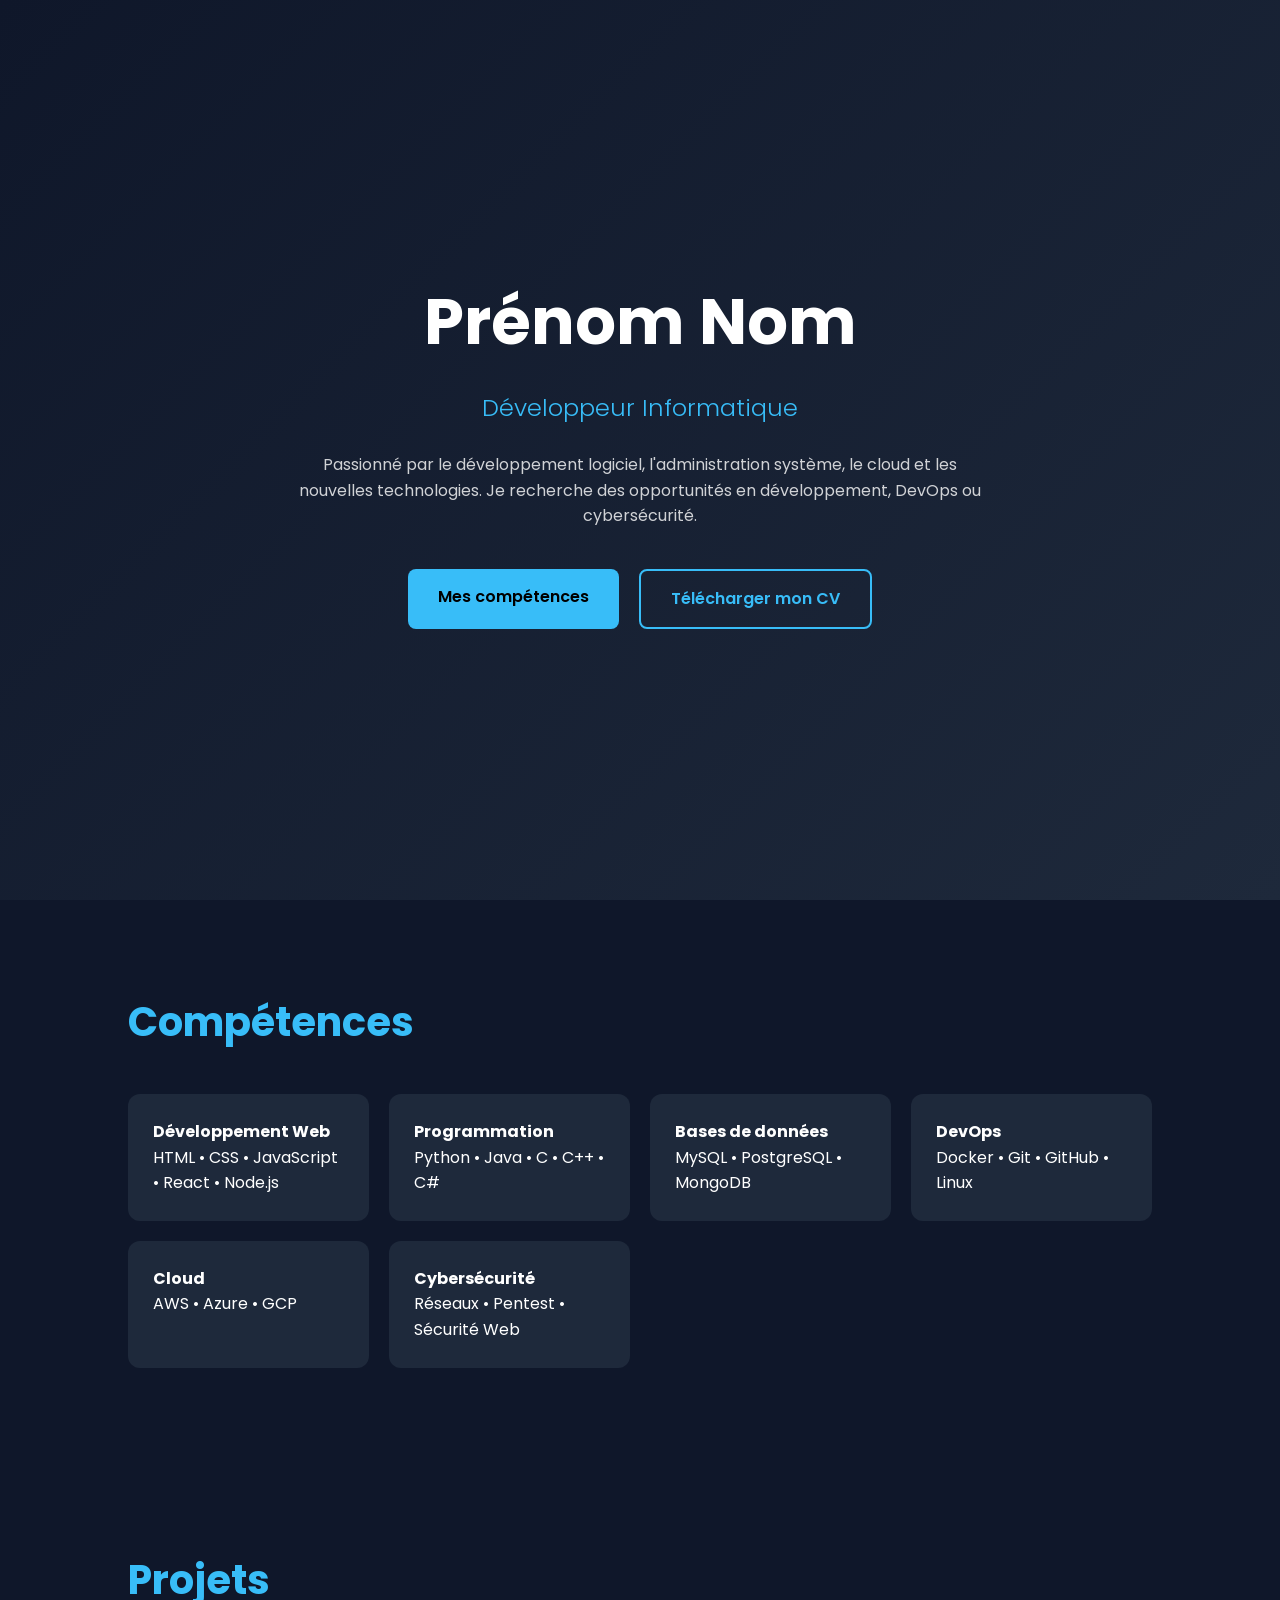
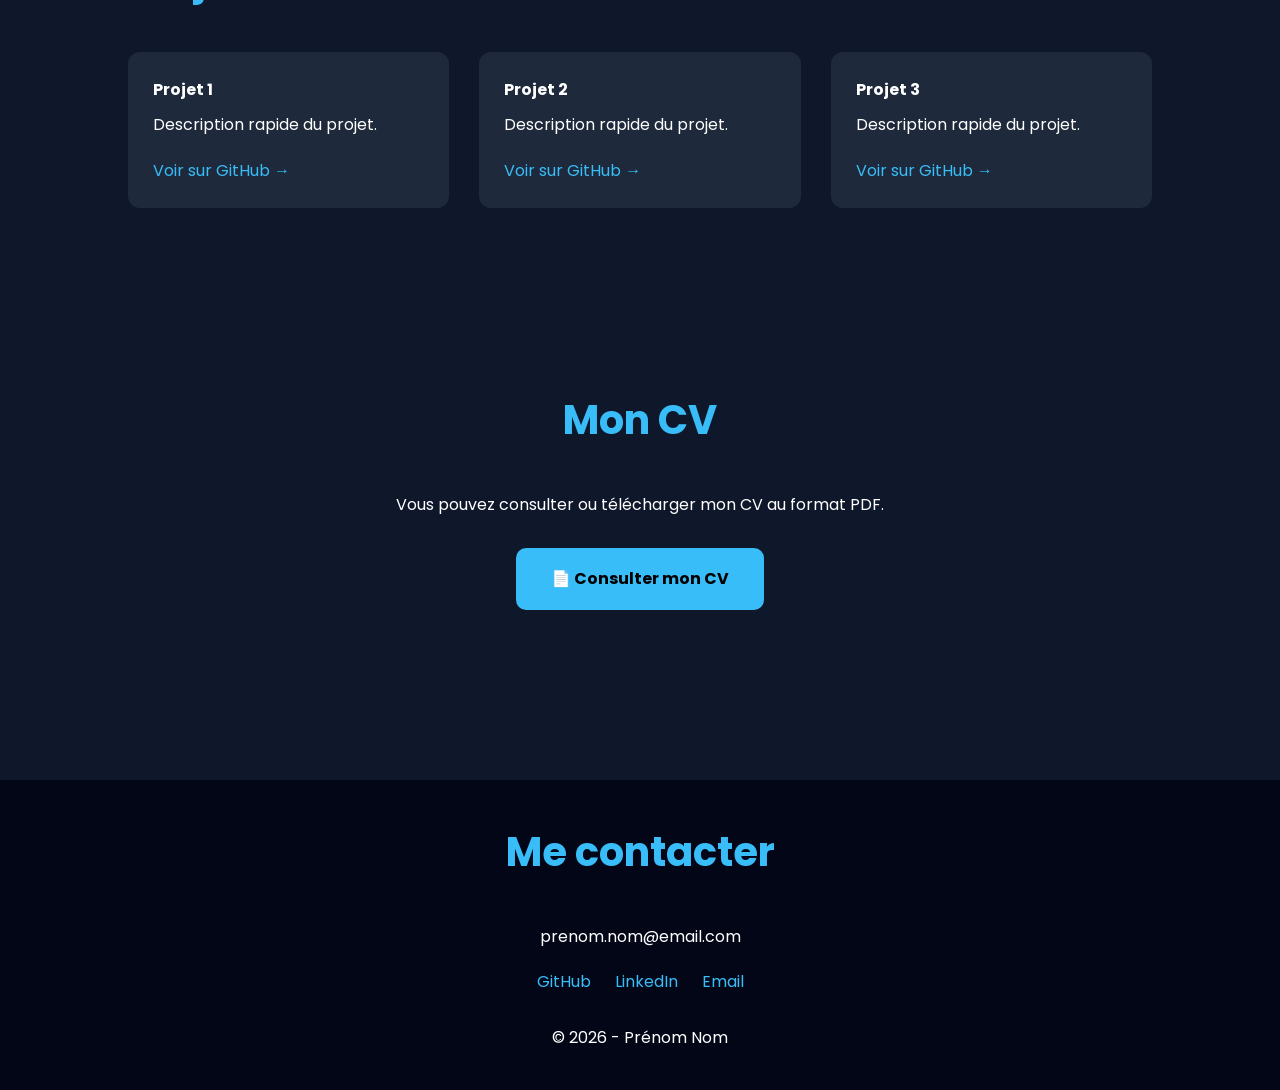
==== index.html @ ed904124 "Create index.html" ====
<!DOCTYPE html>
<html lang="fr">
<head>
<meta charset="UTF-8">
<meta name="viewport" content="width=device-width, initial-scale=1.0">

<title>Prénom Nom | Développeur</title>

<link href="https://fonts.googleapis.com/css2?family=Poppins:wght@300;400;600;700&display=swap" rel="stylesheet">

<style>

*{
margin:0;
padding:0;
box-sizing:border-box;
font-family:Poppins,sans-serif;
scroll-behavior:smooth;
}

body{
background:#0f172a;
color:white;
line-height:1.6;
}

header{
height:100vh;
display:flex;
justify-content:center;
align-items:center;
flex-direction:column;
text-align:center;
padding:20px;
background:linear-gradient(135deg,#0f172a,#1e293b);
}

header h1{
font-size:4rem;
margin-bottom:15px;
}

header h2{
font-weight:300;
color:#38bdf8;
margin-bottom:25px;
}

header p{
max-width:700px;
opacity:.8;
}

.buttons{
margin-top:40px;
display:flex;
gap:20px;
flex-wrap:wrap;
justify-content:center;
}

.btn{
padding:15px 30px;
border-radius:8px;
text-decoration:none;
font-weight:600;
transition:.3s;
}

.primary{
background:#38bdf8;
color:black;
}

.secondary{
border:2px solid #38bdf8;
color:#38bdf8;
}

.btn:hover{
transform:translateY(-5px);
}

section{
padding:90px 10%;
}

h3{
font-size:2.5rem;
margin-bottom:40px;
color:#38bdf8;
}

.skills{
display:grid;
grid-template-columns:repeat(auto-fit,minmax(220px,1fr));
gap:20px;
}

.skill{
background:#1e293b;
padding:25px;
border-radius:12px;
transition:.3s;
}

.skill:hover{
transform:translateY(-8px);
background:#334155;
}

.projects{
display:grid;
grid-template-columns:repeat(auto-fit,minmax(300px,1fr));
gap:30px;
}

.project{
background:#1e293b;
padding:25px;
border-radius:12px;
}

.project h4{
margin-bottom:10px;
}

.project a{
display:inline-block;
margin-top:20px;
color:#38bdf8;
text-decoration:none;
}

.cv{
text-align:center;
}

.cv a{
display:inline-block;
margin-top:30px;
padding:18px 35px;
background:#38bdf8;
color:black;
text-decoration:none;
font-weight:bold;
border-radius:10px;
}

footer{
padding:40px;
text-align:center;
background:#020617;
margin-top:80px;
}

.socials{
margin-top:20px;
}

.socials a{
margin:10px;
color:#38bdf8;
text-decoration:none;
}

@media(max-width:700px){

header h1{
font-size:2.8rem;
}

}

</style>

</head>

<body>

<header>

<h1>Prénom Nom</h1>

<h2>Développeur Informatique</h2>

<p>

Passionné par le développement logiciel, l'administration système, le cloud et les nouvelles technologies.
Je recherche des opportunités en développement, DevOps ou cybersécurité.

</p>

<div class="buttons">

<a class="btn primary" href="#competences">Mes compétences</a>

<a class="btn secondary" href="CV.pdf" target="_blank">Télécharger mon CV</a>

</div>

</header>

<section id="competences">

<h3>Compétences</h3>

<div class="skills">

<div class="skill">
<h4>Développement Web</h4>
<p>HTML • CSS • JavaScript • React • Node.js</p>
</div>

<div class="skill">
<h4>Programmation</h4>
<p>Python • Java • C • C++ • C#</p>
</div>

<div class="skill">
<h4>Bases de données</h4>
<p>MySQL • PostgreSQL • MongoDB</p>
</div>

<div class="skill">
<h4>DevOps</h4>
<p>Docker • Git • GitHub • Linux</p>
</div>

<div class="skill">
<h4>Cloud</h4>
<p>AWS • Azure • GCP</p>
</div>

<div class="skill">
<h4>Cybersécurité</h4>
<p>Réseaux • Pentest • Sécurité Web</p>
</div>

</div>

</section>

<section>

<h3>Projets</h3>

<div class="projects">

<div class="project">

<h4>Projet 1</h4>

<p>Description rapide du projet.</p>

<a href="#">Voir sur GitHub →</a>

</div>

<div class="project">

<h4>Projet 2</h4>

<p>Description rapide du projet.</p>

<a href="#">Voir sur GitHub →</a>

</div>

<div class="project">

<h4>Projet 3</h4>

<p>Description rapide du projet.</p>

<a href="#">Voir sur GitHub →</a>

</div>

</div>

</section>

<section class="cv">

<h3>Mon CV</h3>

<p>

Vous pouvez consulter ou télécharger mon CV au format PDF.

</p>

<a href="CV.pdf" target="_blank">
📄 Consulter mon CV
</a>

</section>

<footer>

<h3>Me contacter</h3>

<p>prenom.nom@email.com</p>

<div class="socials">

<a href="https://github.com/tonpseudo">GitHub</a>

<a href="https://linkedin.com/in/tonprofil">LinkedIn</a>

<a href="mailto:prenom.nom@email.com">Email</a>

</div>

<p style="margin-top:30px;">
© 2026 - Prénom Nom
</p>

</footer>

</body>
</html>
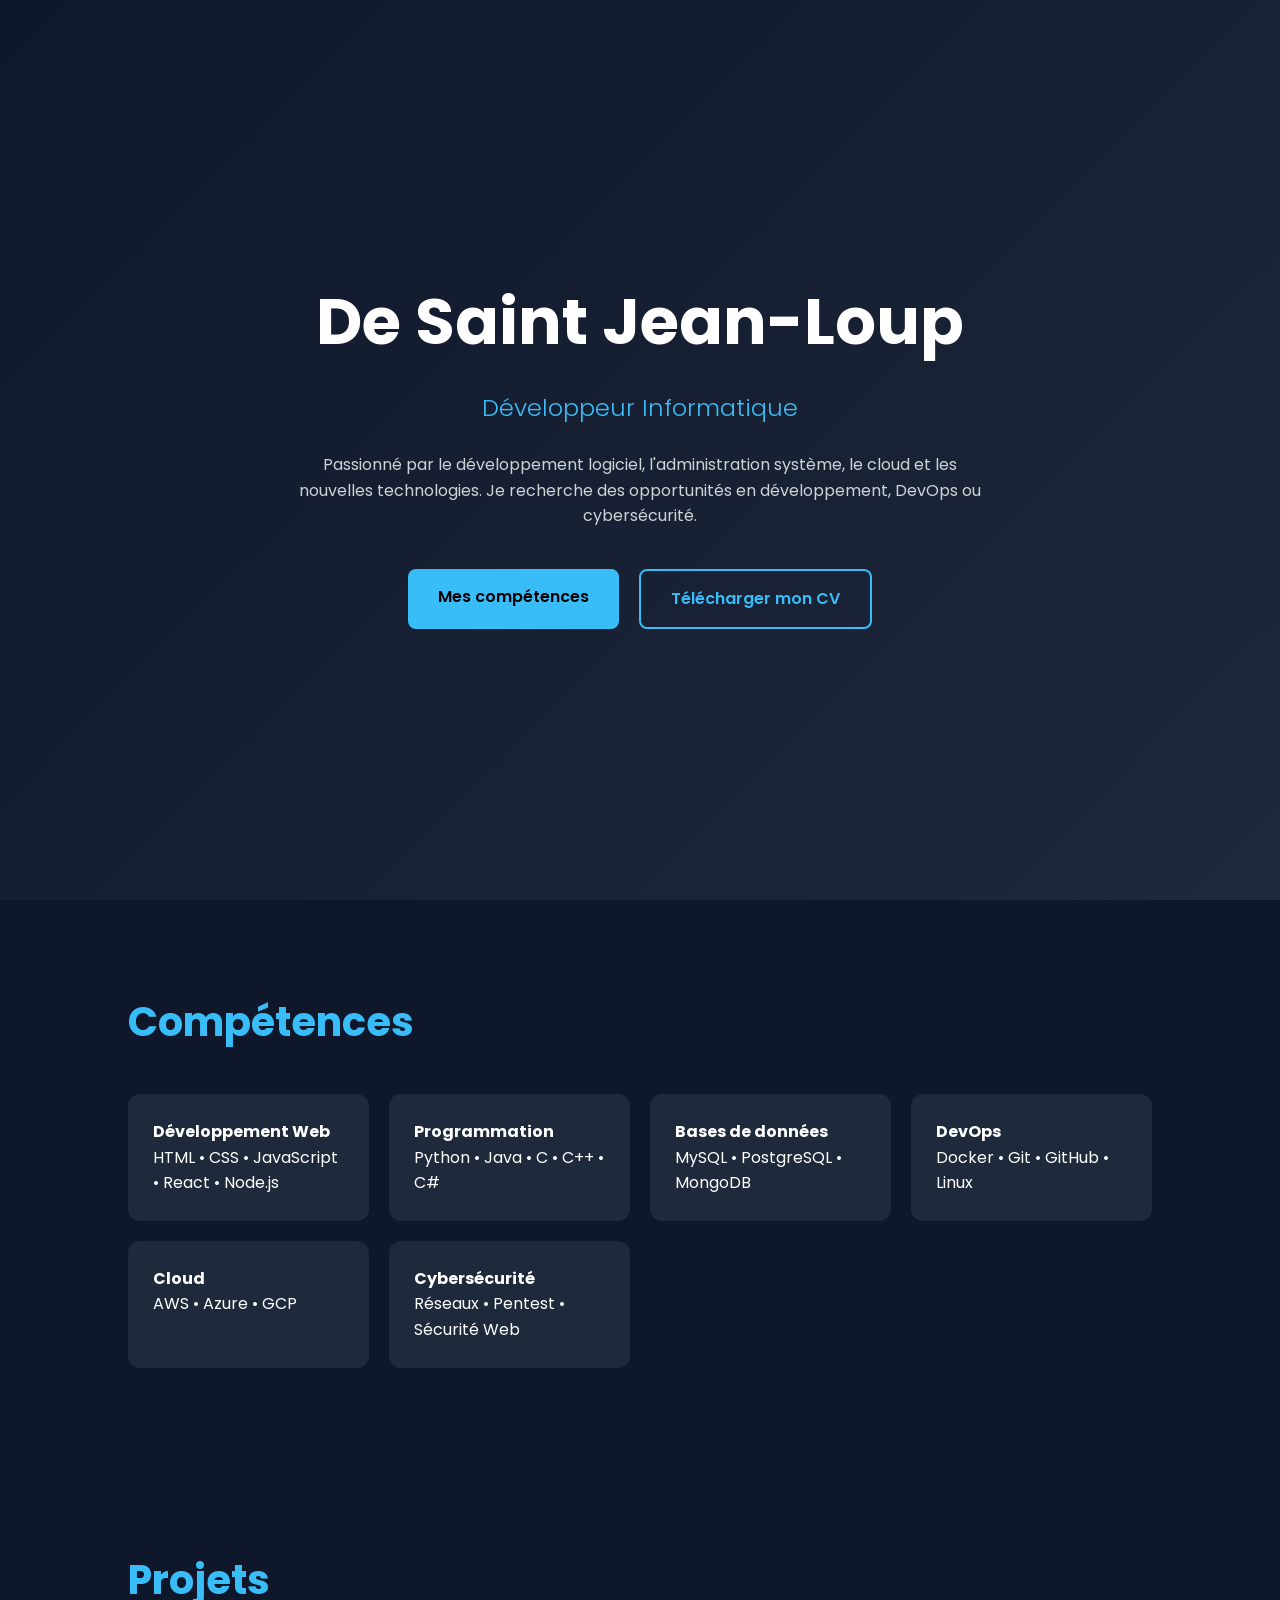
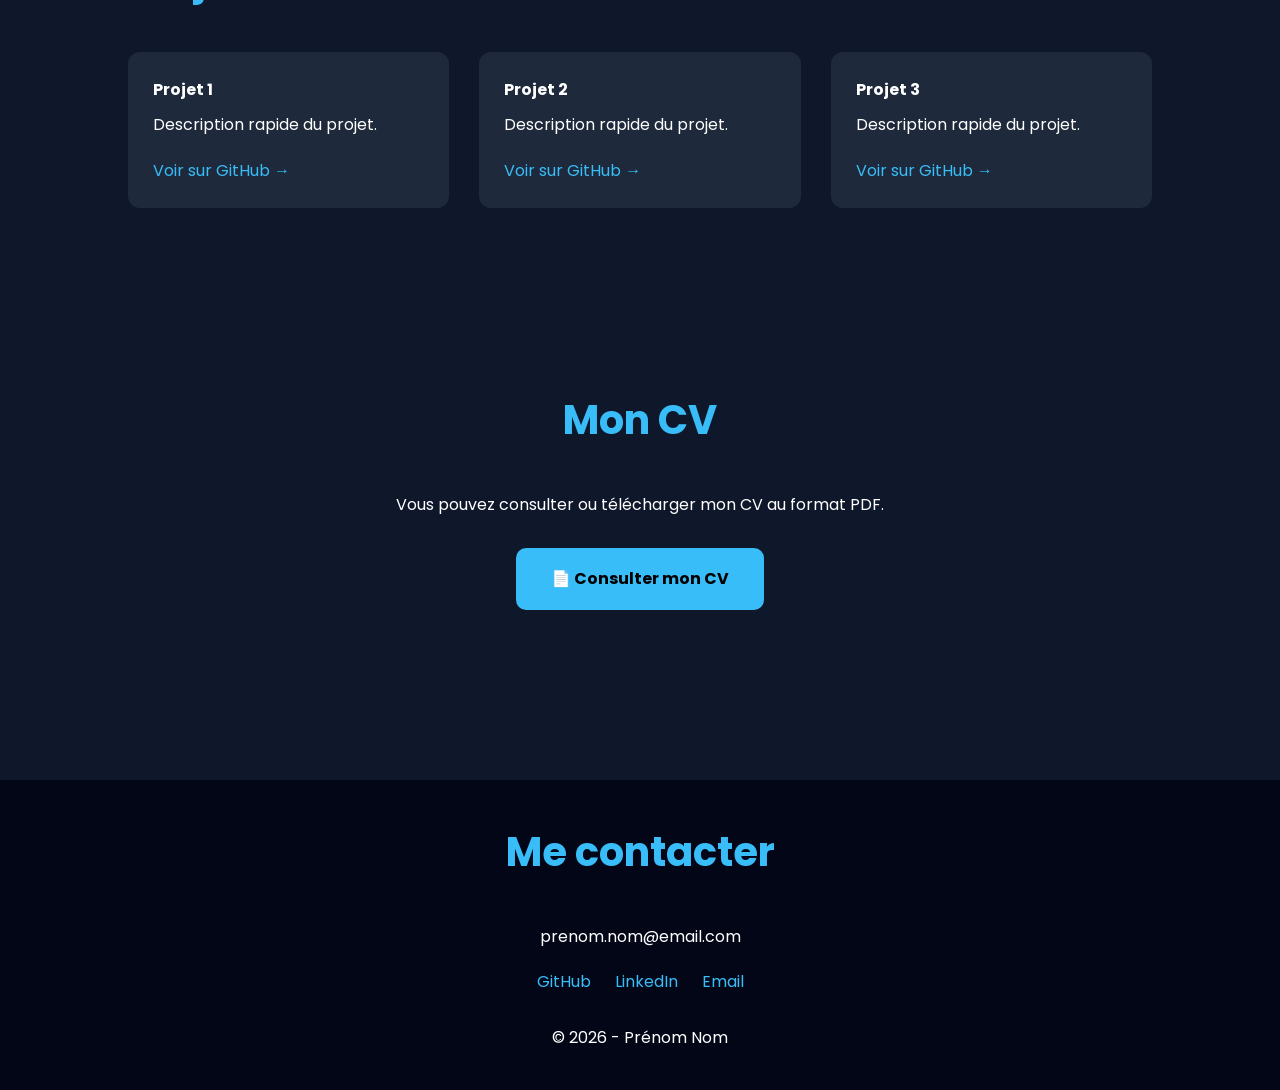
==== commit b3cf1c0c: "Update index.html" ====
--- a/index.html
+++ b/index.html
@@ -1,205 +1,37 @@
 <!DOCTYPE html>
 <html lang="fr">
 <head>
-<meta charset="UTF-8">
-<meta name="viewport" content="width=device-width, initial-scale=1.0">
-
-<title>Prénom Nom | Développeur</title>
-
-<link href="https://fonts.googleapis.com/css2?family=Poppins:wght@300;400;600;700&display=swap" rel="stylesheet">
-
-<style>
-
-*{
-margin:0;
-padding:0;
-box-sizing:border-box;
-font-family:Poppins,sans-serif;
-scroll-behavior:smooth;
-}
-
-body{
-background:#0f172a;
-color:white;
-line-height:1.6;
-}
-
-header{
-height:100vh;
-display:flex;
-justify-content:center;
-align-items:center;
-flex-direction:column;
-text-align:center;
-padding:20px;
-background:linear-gradient(135deg,#0f172a,#1e293b);
-}
-
-header h1{
-font-size:4rem;
-margin-bottom:15px;
-}
-
-header h2{
-font-weight:300;
-color:#38bdf8;
-margin-bottom:25px;
-}
-
-header p{
-max-width:700px;
-opacity:.8;
-}
-
-.buttons{
-margin-top:40px;
-display:flex;
-gap:20px;
-flex-wrap:wrap;
-justify-content:center;
-}
-
-.btn{
-padding:15px 30px;
-border-radius:8px;
-text-decoration:none;
-font-weight:600;
-transition:.3s;
-}
-
-.primary{
-background:#38bdf8;
-color:black;
-}
-
-.secondary{
-border:2px solid #38bdf8;
-color:#38bdf8;
-}
-
-.btn:hover{
-transform:translateY(-5px);
-}
-
-section{
-padding:90px 10%;
-}
-
-h3{
-font-size:2.5rem;
-margin-bottom:40px;
-color:#38bdf8;
-}
-
-.skills{
-display:grid;
-grid-template-columns:repeat(auto-fit,minmax(220px,1fr));
-gap:20px;
-}
-
-.skill{
-background:#1e293b;
-padding:25px;
-border-radius:12px;
-transition:.3s;
-}
-
-.skill:hover{
-transform:translateY(-8px);
-background:#334155;
-}
-
-.projects{
-display:grid;
-grid-template-columns:repeat(auto-fit,minmax(300px,1fr));
-gap:30px;
-}
-
-.project{
-background:#1e293b;
-padding:25px;
-border-radius:12px;
-}
-
-.project h4{
-margin-bottom:10px;
-}
-
-.project a{
-display:inline-block;
-margin-top:20px;
-color:#38bdf8;
-text-decoration:none;
-}
-
-.cv{
-text-align:center;
-}
-
-.cv a{
-display:inline-block;
-margin-top:30px;
-padding:18px 35px;
-background:#38bdf8;
-color:black;
-text-decoration:none;
-font-weight:bold;
-border-radius:10px;
-}
-
-footer{
-padding:40px;
-text-align:center;
-background:#020617;
-margin-top:80px;
-}
-
-.socials{
-margin-top:20px;
-}
-
-.socials a{
-margin:10px;
-color:#38bdf8;
-text-decoration:none;
-}
-
-@media(max-width:700px){
-
-header h1{
-font-size:2.8rem;
-}
-
-}
-
-</style>
-
+	<meta charset="UTF-8">
+	<meta name="viewport" content="width=device-width, initial-scale=1.0">
+	<link href="style.css" rel="stylesheet">
+	
+	<title>Prénom Nom | Développeur</title>
+	
+	<link href="https://fonts.googleapis.com/css2?family=Poppins:wght@300;400;600;700&display=swap" rel="stylesheet">
 </head>
 
 <body>
-
-<header>
-
-<h1>Prénom Nom</h1>
-
-<h2>Développeur Informatique</h2>
-
-<p>
-
-Passionné par le développement logiciel, l'administration système, le cloud et les nouvelles technologies.
-Je recherche des opportunités en développement, DevOps ou cybersécurité.
-
-</p>
-
-<div class="buttons">
-
-<a class="btn primary" href="#competences">Mes compétences</a>
-
-<a class="btn secondary" href="CV.pdf" target="_blank">Télécharger mon CV</a>
-
-</div>
-
-</header>
+	<header>
+	
+	<h1>De Saint Jean-Loup</h1>
+	
+	<h2>Développeur Informatique</h2>
+	
+	<p>
+	
+	Passionné par le développement logiciel, l'administration système, le cloud et les nouvelles technologies.
+	Je recherche des opportunités en développement, DevOps ou cybersécurité.
+	
+	</p>
+	
+	<div class="buttons">
+	
+	<a class="btn primary" href="#competences">Mes compétences</a>
+	
+	<a class="btn secondary" href="CV.pdf" target="_blank">Télécharger mon CV</a>
+	
+	</div>
+	</header>
 
 <section id="competences">
 
--- a/style.css
+++ b/style.css
@@ -0,0 +1,185 @@
+*{
+  margin:0;
+  padding:0;
+  box-sizing:border-box;
+  font-family:Poppins,sans-serif;
+  scroll-behavior:smooth;
+}
+
+body
+{
+  background:#0f172a;
+  color:white;
+  line-height:1.6;
+}
+
+header
+{
+  height:100vh;
+  display:flex;
+  justify-content:center;
+  align-items:center;
+  flex-direction:column;
+  text-align:center;
+  padding:20px;
+  background:linear-gradient(135deg,#0f172a,#1e293b);
+}
+
+header h1
+{  
+  font-size:4rem;
+  margin-bottom:15px;
+}
+
+header h2
+{
+  font-weight:300;
+  color:#38bdf8;
+  margin-bottom:25px;
+}
+
+header p
+{
+  max-width:700px;
+  opacity:.8;
+}
+
+.buttons
+{
+  margin-top:40px;
+  display:flex;
+  gap:20px;
+  flex-wrap:wrap;
+  justify-content:center;
+}
+
+.btn
+{
+  padding:15px 30px;
+  border-radius:8px;
+  text-decoration:none;
+  font-weight:600;
+  transition:.3s;
+}
+
+.primary
+{
+  background:#38bdf8;
+  color:black;
+}
+
+.secondary
+{
+  border:2px solid #38bdf8;
+  color:#38bdf8;
+}
+
+.btn:hover
+{
+  transform:translateY(-5px);
+}
+
+section
+{
+  padding:90px 10%;
+}
+
+h3
+{
+  font-size:2.5rem;
+  margin-bottom:40px;
+  color:#38bdf8;
+}
+
+.skills
+{
+  display:grid;
+  grid-template-columns:repeat(auto-fit,minmax(220px,1fr));
+  gap:20px;
+}
+
+.skill
+{
+  background:#1e293b;
+  padding:25px;
+  border-radius:12px;
+  transition:.3s;
+}
+
+.skill:hover
+{
+  transform:translateY(-8px);
+  background:#334155;
+}
+
+.projects
+{
+  display:grid;
+  grid-template-columns:repeat(auto-fit,minmax(300px,1fr));
+  gap:30px;
+}
+
+.project
+{
+  background:#1e293b;
+  padding:25px;
+  border-radius:12px;
+}
+
+.project h4
+{
+  margin-bottom:10px;
+}
+
+.project a
+{
+  display:inline-block;
+  margin-top:20px;
+  color:#38bdf8;
+  text-decoration:none;
+}
+
+.cv
+{
+  text-align:center;
+}
+
+.cv a
+{
+  display:inline-block;
+  margin-top:30px;
+  padding:18px 35px;
+  background:#38bdf8;
+  color:black;
+  text-decoration:none;
+  font-weight:bold;
+  border-radius:10px;
+}
+
+footer
+{
+  padding:40px;
+  text-align:center;
+  background:#020617;
+  margin-top:80px;
+}
+
+.socials
+{
+  margin-top:20px;
+}
+
+.socials a
+{
+  margin:10px;
+  color:#38bdf8;
+  text-decoration:none;
+}
+
+@media(max-width:700px)
+{
+  header h1
+  {
+  font-size:2.8rem;
+  }
+}
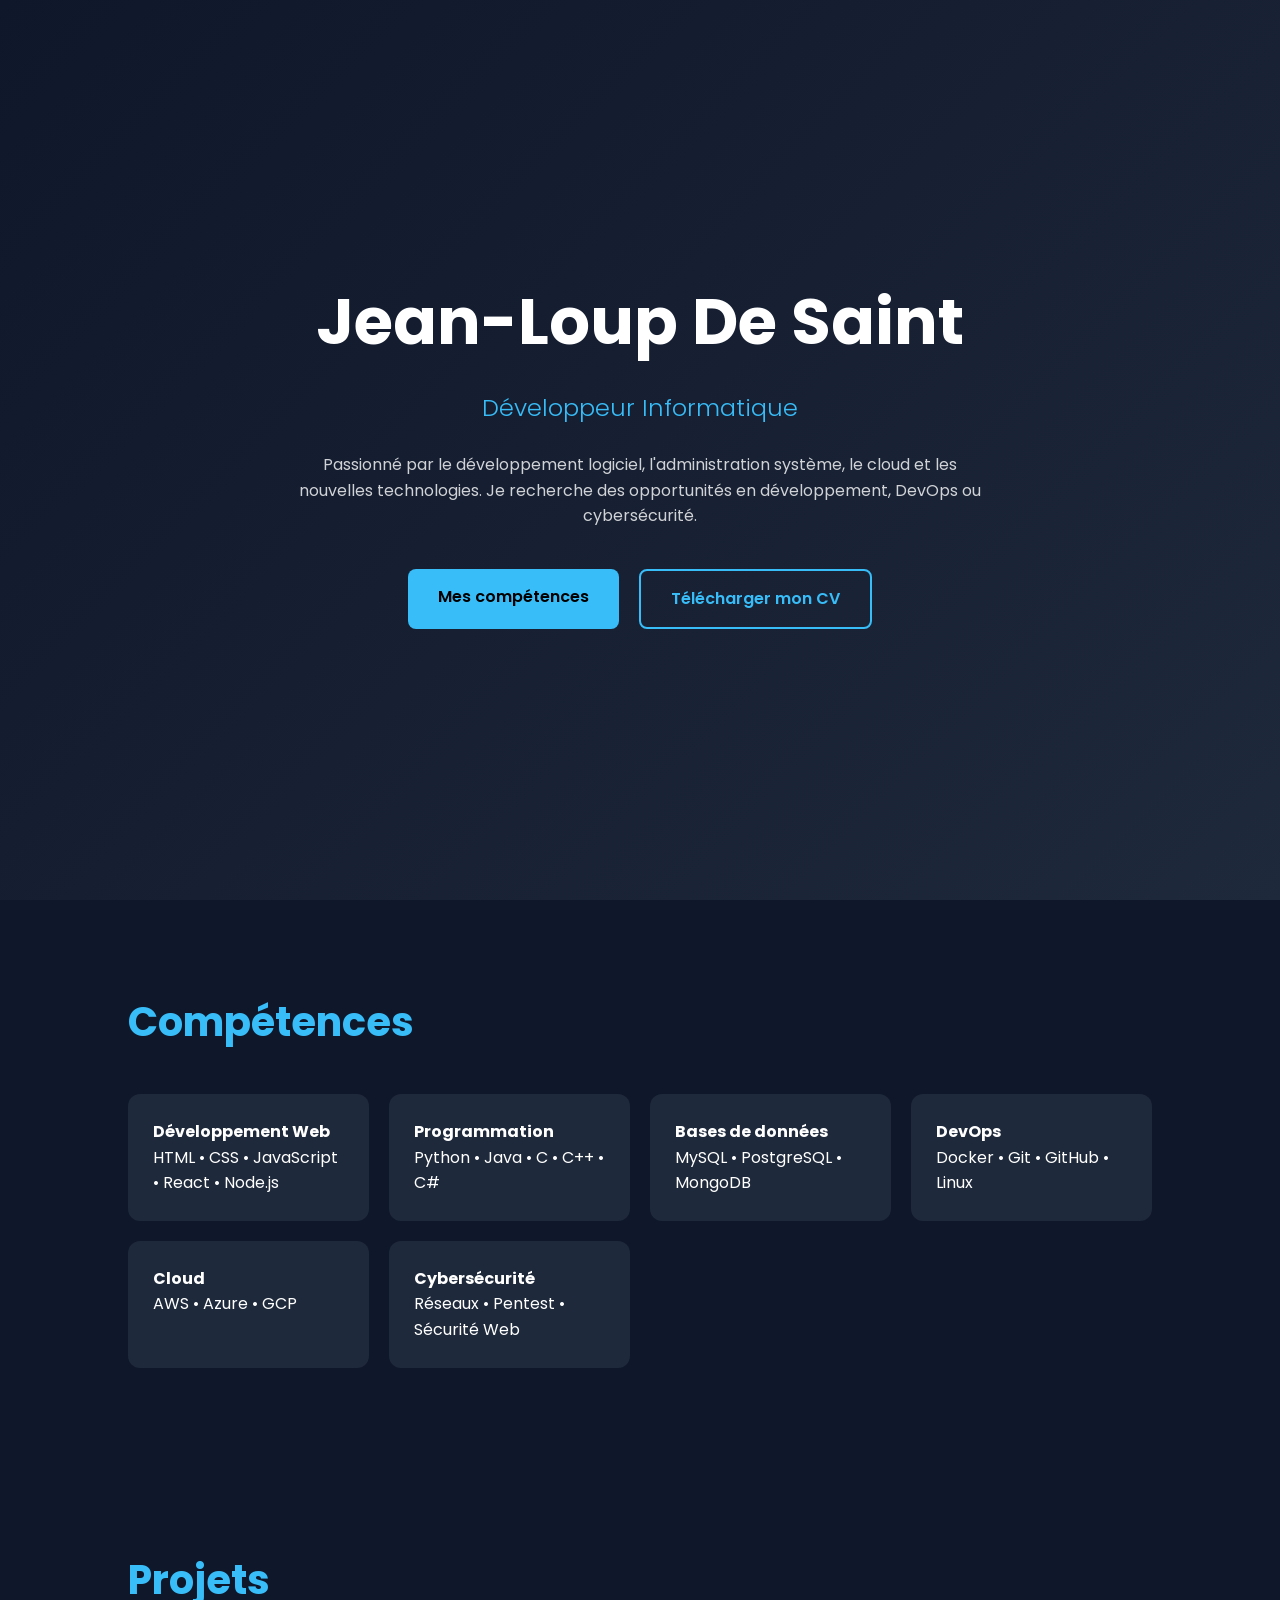
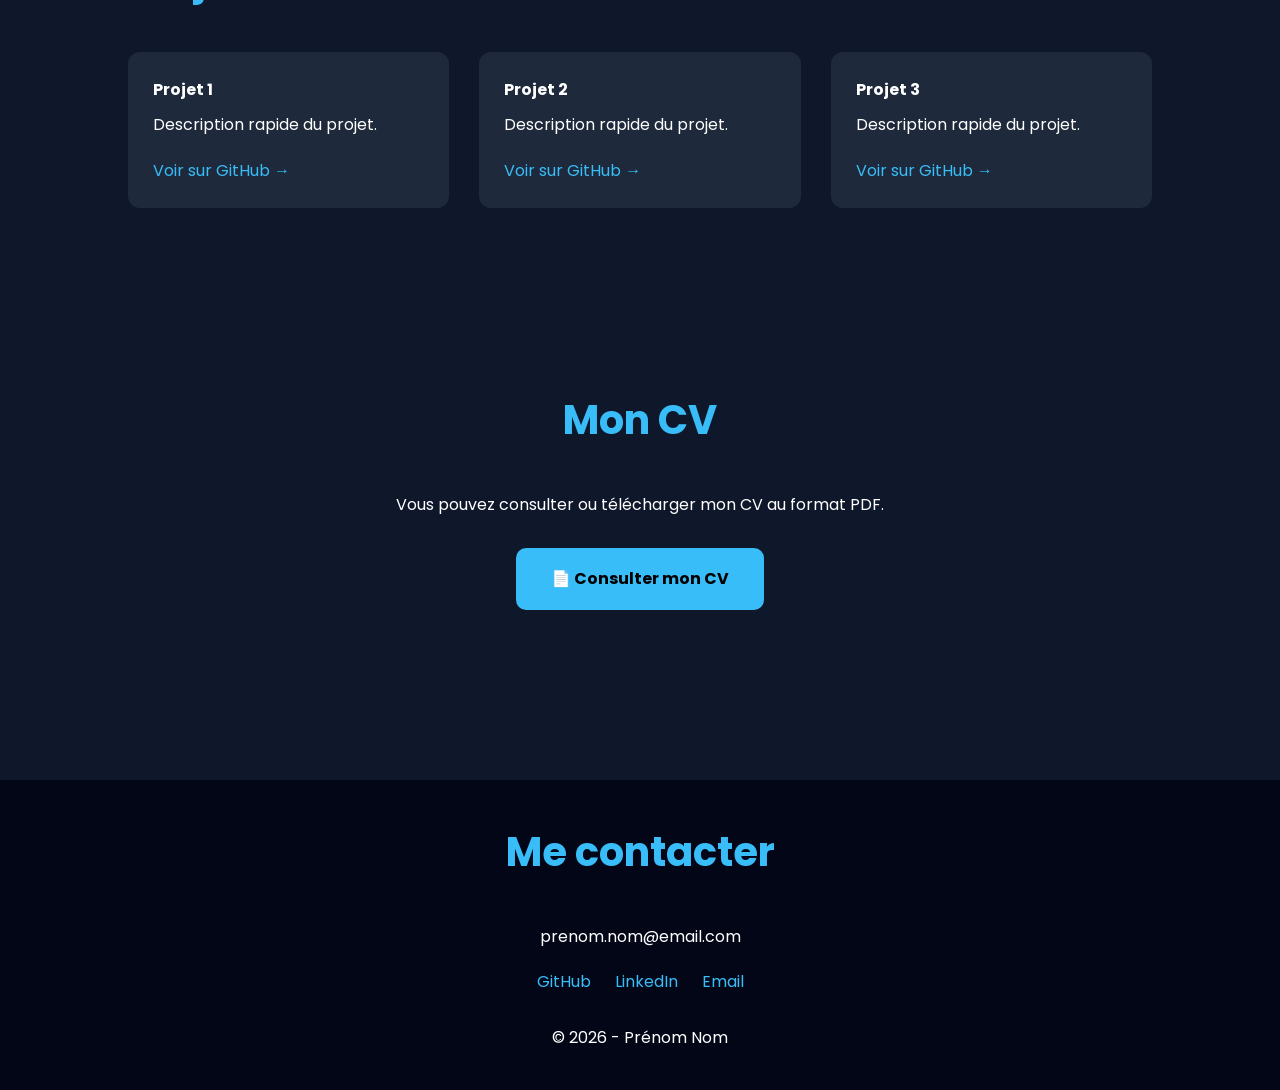
==== commit e6341bf0: "Update index.html" ====
--- a/index.html
+++ b/index.html
@@ -13,23 +13,18 @@
 <body>
 	<header>
 	
-	<h1>De Saint Jean-Loup</h1>
+	<h1>Jean-Loup De Saint</h1>
 	
 	<h2>Développeur Informatique</h2>
 	
 	<p>
-	
-	Passionné par le développement logiciel, l'administration système, le cloud et les nouvelles technologies.
-	Je recherche des opportunités en développement, DevOps ou cybersécurité.
-	
+		Passionné par le développement logiciel, l'administration système, le cloud et les nouvelles technologies.
+		Je recherche des opportunités en développement, DevOps ou cybersécurité.
 	</p>
 	
 	<div class="buttons">
-	
-	<a class="btn primary" href="#competences">Mes compétences</a>
-	
-	<a class="btn secondary" href="CV.pdf" target="_blank">Télécharger mon CV</a>
-	
+		<a class="btn primary" href="#competences">Mes compétences</a>
+		<a class="btn secondary" href="CV.pdf" target="_blank">Télécharger mon CV</a>
 	</div>
 	</header>
 
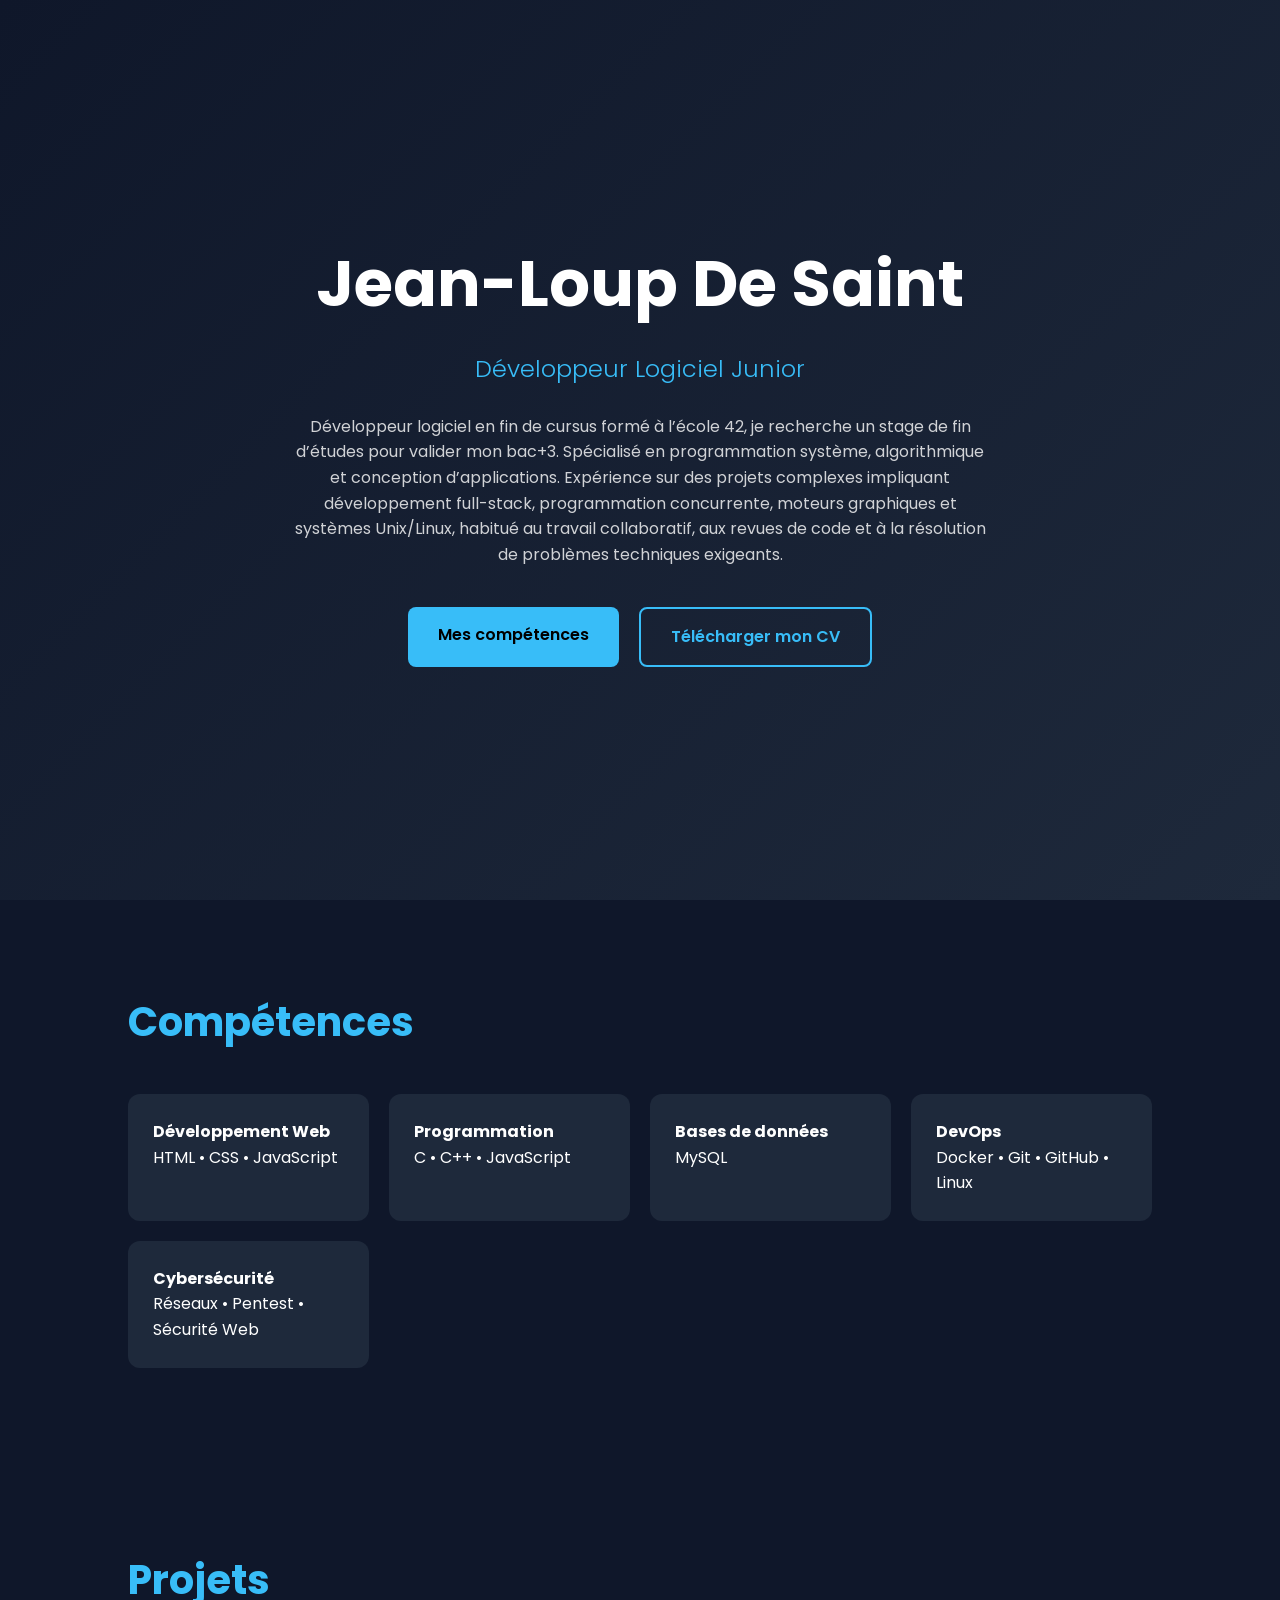
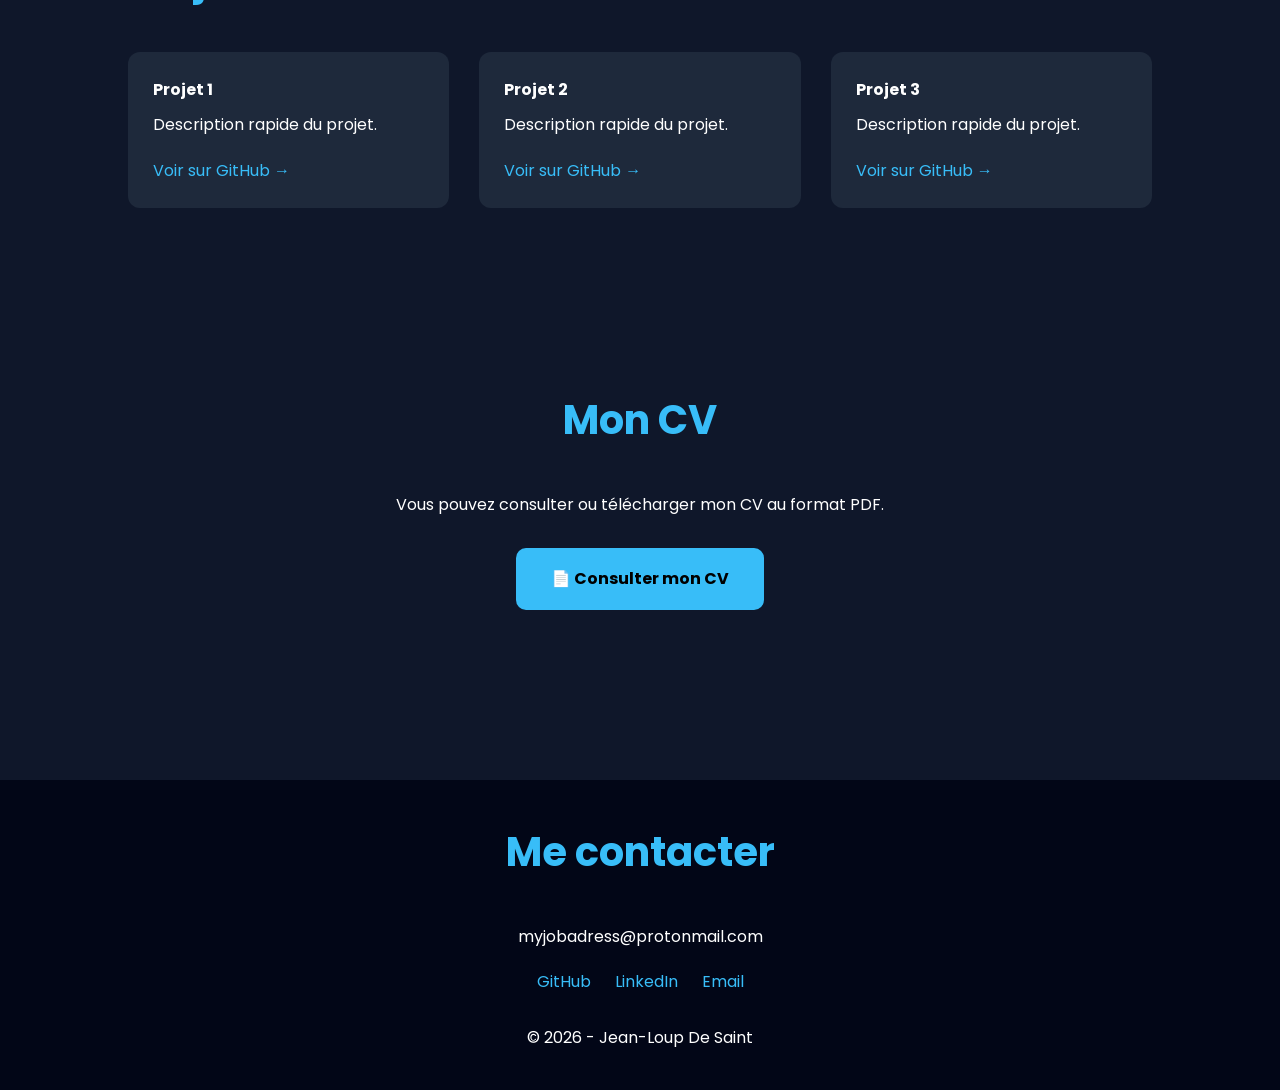
==== commit b3414729: "update info" ====
--- a/index.html
+++ b/index.html
@@ -5,7 +5,7 @@
 	<meta name="viewport" content="width=device-width, initial-scale=1.0">
 	<link href="style.css" rel="stylesheet">
 	
-	<title>Prénom Nom | Développeur</title>
+	<title>Jean-Loup De Saint | Développeur</title>
 	
 	<link href="https://fonts.googleapis.com/css2?family=Poppins:wght@300;400;600;700&display=swap" rel="stylesheet">
 </head>
@@ -13,98 +13,93 @@
 <body>
 	<header>
 	
-	<h1>Jean-Loup De Saint</h1>
-	
-	<h2>Développeur Informatique</h2>
-	
-	<p>
-		Passionné par le développement logiciel, l'administration système, le cloud et les nouvelles technologies.
-		Je recherche des opportunités en développement, DevOps ou cybersécurité.
-	</p>
-	
-	<div class="buttons">
-		<a class="btn primary" href="#competences">Mes compétences</a>
-		<a class="btn secondary" href="CV.pdf" target="_blank">Télécharger mon CV</a>
-	</div>
+		<h1>Jean-Loup De Saint</h1>
+		
+		<h2>Développeur Logiciel Junior</h2>
+		
+		<p>
+			Développeur logiciel en fin de cursus formé à l’école 42, je recherche un stage de fin d’études pour valider mon bac+3.
+			Spécialisé en programmation système, algorithmique et conception d’applications. Expérience sur des projets complexes impliquant développement full-stack, programmation concurrente, moteurs graphiques et systèmes Unix/Linux, habitué au travail collaboratif, aux revues de code et à la résolution de problèmes techniques exigeants.
+		</p>
+		
+		<div class="buttons">
+			<a class="btn primary" href="#competences">Mes compétences</a>
+			<a class="btn secondary" href="CV.pdf" target="_blank">Télécharger mon CV</a>
+		</div>
 	</header>
 
 <section id="competences">
 
-<h3>Compétences</h3>
+	<h3>Compétences</h3>
 
-<div class="skills">
+		<div class="skills">
 
-<div class="skill">
-<h4>Développement Web</h4>
-<p>HTML • CSS • JavaScript • React • Node.js</p>
-</div>
+			<div class="skill">
+				<h4>Développement Web</h4>
+				<p>HTML • CSS • JavaScript</p>
+			</div>
 
-<div class="skill">
-<h4>Programmation</h4>
-<p>Python • Java • C • C++ • C#</p>
-</div>
+			<div class="skill">
+				<h4>Programmation</h4>
+				<p>C • C++ • JavaScript</p>
+			</div>
 
-<div class="skill">
-<h4>Bases de données</h4>
-<p>MySQL • PostgreSQL • MongoDB</p>
-</div>
+			<div class="skill">
+				<h4>Bases de données</h4>
+				<p>MySQL</p>
+			</div>
 
-<div class="skill">
-<h4>DevOps</h4>
-<p>Docker • Git • GitHub • Linux</p>
-</div>
+			<div class="skill">
+				<h4>DevOps</h4>
+				<p>Docker • Git • GitHub • Linux</p>
+			</div>
 
-<div class="skill">
-<h4>Cloud</h4>
-<p>AWS • Azure • GCP</p>
-</div>
+			<div class="skill">
+				<h4>Cybersécurité</h4>
+				<p>Réseaux • Pentest • Sécurité Web</p>
+			</div>
 
-<div class="skill">
-<h4>Cybersécurité</h4>
-<p>Réseaux • Pentest • Sécurité Web</p>
-</div>
-
-</div>
+		</div>
 
 </section>
 
-<section>
+	<section>
 
-<h3>Projets</h3>
+	<h3>Projets</h3>
 
-<div class="projects">
+	<div class="projects">
 
-<div class="project">
+	<div class="project">
 
-<h4>Projet 1</h4>
+	<h4>Projet 1</h4>
 
-<p>Description rapide du projet.</p>
+	<p>Description rapide du projet.</p>
 
-<a href="#">Voir sur GitHub →</a>
+	<a href="#">Voir sur GitHub →</a>
 
-</div>
+	</div>
 
-<div class="project">
+	<div class="project">
 
-<h4>Projet 2</h4>
+	<h4>Projet 2</h4>
 
-<p>Description rapide du projet.</p>
+	<p>Description rapide du projet.</p>
 
-<a href="#">Voir sur GitHub →</a>
+	<a href="#">Voir sur GitHub →</a>
 
-</div>
+	</div>
 
-<div class="project">
+	<div class="project">
 
-<h4>Projet 3</h4>
+	<h4>Projet 3</h4>
 
-<p>Description rapide du projet.</p>
+	<p>Description rapide du projet.</p>
 
-<a href="#">Voir sur GitHub →</a>
+	<a href="#">Voir sur GitHub →</a>
 
-</div>
+	</div>
 
-</div>
+	</div>
 
 </section>
 
@@ -128,23 +123,23 @@
 
 <h3>Me contacter</h3>
 
-<p>prenom.nom@email.com</p>
+<p>myjobadress@protonmail.com</p>
 
 <div class="socials">
 
-<a href="https://github.com/tonpseudo">GitHub</a>
+<a href="https://github.com/itswuzibro">GitHub</a>
 
-<a href="https://linkedin.com/in/tonprofil">LinkedIn</a>
+<a href="https://www.linkedin.com/in/jldes">LinkedIn</a>
 
-<a href="mailto:prenom.nom@email.com">Email</a>
+<a href="mailto:myjobadress@protonmail.com">Email</a>
 
 </div>
 
 <p style="margin-top:30px;">
-© 2026 - Prénom Nom
+	© 2026 - Jean-Loup De Saint
 </p>
 
 </footer>
 
 </body>
-</html>
+</html>
--- a/style.css
+++ b/style.css
@@ -182,4 +182,4 @@
   {
   font-size:2.8rem;
   }
-}
+}
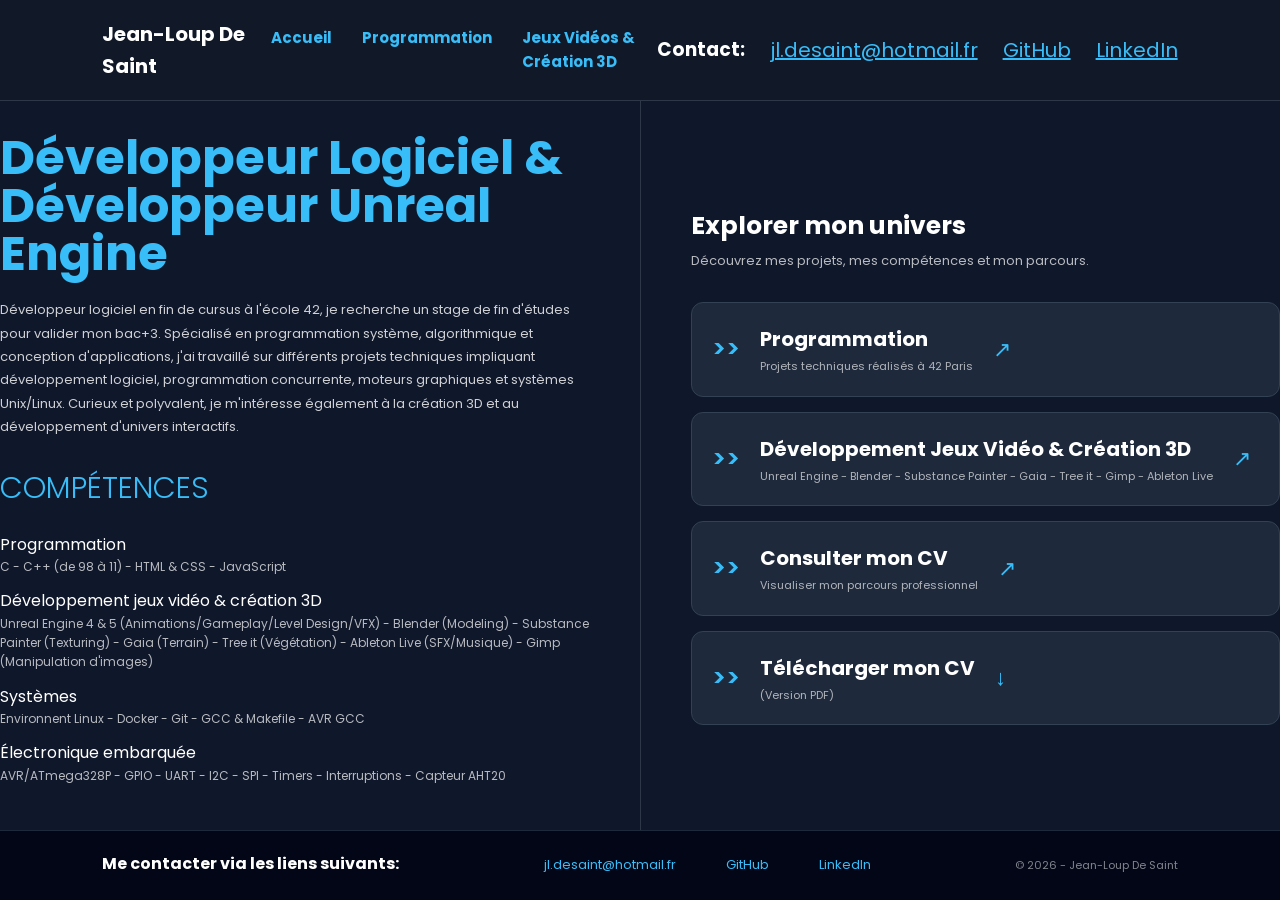
==== commit 2fb0ee9f: "css + html and files" ====
--- a/index.html
+++ b/index.html
@@ -1,145 +1,157 @@
 <!DOCTYPE html>
 <html lang="fr">
+
 <head>
 	<meta charset="UTF-8">
 	<meta name="viewport" content="width=device-width, initial-scale=1.0">
-	<link href="style.css" rel="stylesheet">
-	
-	<title>Jean-Loup De Saint | Développeur</title>
-	
+	<link href="css/global.css" rel="stylesheet">
+	<link href="css/index.css" rel="stylesheet">
 	<link href="https://fonts.googleapis.com/css2?family=Poppins:wght@300;400;600;700&display=swap" rel="stylesheet">
+	<title>Jean-Loup De Saint | Portfolio</title>
 </head>
 
 <body>
-	<header>
-	
-		<h1>Jean-Loup De Saint</h1>
-		
-		<h2>Développeur Logiciel Junior</h2>
-		
-		<p>
-			Développeur logiciel en fin de cursus formé à l’école 42, je recherche un stage de fin d’études pour valider mon bac+3.
-			Spécialisé en programmation système, algorithmique et conception d’applications. Expérience sur des projets complexes impliquant développement full-stack, programmation concurrente, moteurs graphiques et systèmes Unix/Linux, habitué au travail collaboratif, aux revues de code et à la résolution de problèmes techniques exigeants.
+
+<!-- -------------------- HEADER --------------------- -->
+<header class="top-header">
+	<a href="index.html" class="logo"> Jean-Loup De Saint </a>
+
+	<!-- NAV BAR -->
+	<div class="nav-links">
+		<a href="index.html">Accueil</a>
+		<a href="code.html">Programmation</a>
+		<a href="3d.html">Jeux Vidéos & Création 3D</a>
+	</div>
+
+	<!-- HEADER CONTACT-->
+	<div class="header-contact">
+		<h3> Contact:</h3>
+		<a href="mailto:jl.desaint@hotmail.fr"> jl.desaint@hotmail.fr </a>
+		<a href="https://github.com/itswuzibro" target="_blank"> GitHub </a>
+		<a href="https://www.linkedin.com/in/jldes" target="_blank"> LinkedIn </a>
+	</div>
+</header>
+
+<!-- -------------------- MAIN --------------------- -->
+<main class="home-container">
+
+	<!-- PARTIE GAUCHE : PRESENTATION -->
+	<section class="presentation">
+		<h1>Développeur Logiciel & Développeur Unreal Engine</h1>
+		<p class="description">
+				Développeur logiciel en fin de cursus à l'école 42,
+				je recherche un stage de fin d'études pour valider
+				mon bac+3.
+
+				Spécialisé en programmation système, algorithmique
+				et conception d'applications, j'ai travaillé sur
+				différents projets techniques impliquant développement
+				logiciel, programmation concurrente, moteurs
+				graphiques et systèmes Unix/Linux.
+
+				Curieux et polyvalent, je m'intéresse également
+				à la création 3D et au développement d'univers
+				interactifs.
 		</p>
-		
-		<div class="buttons">
-			<a class="btn primary" href="#competences">Mes compétences</a>
-			<a class="btn secondary" href="CV.pdf" target="_blank">Télécharger mon CV</a>
-		</div>
-	</header>
 
-<section id="competences">
-
-	<h3>Compétences</h3>
 
 		<div class="skills">
+			<h2>COMPÉTENCES</h2>
 
-			<div class="skill">
-				<h4>Développement Web</h4>
-				<p>HTML • CSS • JavaScript</p>
+			<div class="skill-group">
+				<span>Programmation</span>
+				<p>C - C++ (de 98 à 11) - HTML & CSS - JavaScript</p>
 			</div>
 
-			<div class="skill">
-				<h4>Programmation</h4>
-				<p>C • C++ • JavaScript</p>
+			<div class="skill-group">
+				<span>Développement jeux vidéo & création 3D</span>
+				<p>Unreal Engine 4 & 5 (Animations/Gameplay/Level Design/VFX) - Blender (Modeling) - Substance Painter (Texturing) - Gaia (Terrain) - Tree it (Végétation) - Ableton Live (SFX/Musique) - Gimp (Manipulation d'images)</p>
 			</div>
 
-			<div class="skill">
-				<h4>Bases de données</h4>
-				<p>MySQL</p>
+			<div class="skill-group">
+				<span>Systèmes</span>
+				<p>Environnent Linux - Docker - Git - GCC & Makefile - AVR GCC</p>
 			</div>
 
-			<div class="skill">
-				<h4>DevOps</h4>
-				<p>Docker • Git • GitHub • Linux</p>
+			<div class="skill-group">
+				<span>Électronique embarquée</span>
+				<p>AVR/ATmega328P - GPIO - UART - I2C - SPI - Timers - Interruptions - Capteur AHT20</p>
 			</div>
 
-			<div class="skill">
-				<h4>Cybersécurité</h4>
-				<p>Réseaux • Pentest • Sécurité Web</p>
-			</div>
+		
+		</div>
+	</section>
+
+<!-- ------------------------------------- SEPARATION PARTIE GAUCHE & DROITE ------------------------------------------------ -->
+
+
+	<!-- PARTIE DROITE : NAVIGATION -->
+	<section class="navigation">
+		<div class="navigation-intro">
+			<h2>Explorer mon univers</h2>
+			<p> Découvrez mes projets, mes compétences et mon parcours. </p>
+		</div>
+
+		<div class="nav-buttons">
+			<!-- PAGE CONCERNANT LES PROJETS 42 -->
+			<a href="code.html" class="nav-card">
+				<span class="puce"> >> </span>
+				<div>
+					<h3>Programmation</h3>
+					<p> Projets techniques réalisés à 42 Paris </p>
+				</div>
+				<span class="arrow">↗</span>
+			</a>
+
+			<!-- PAGE SUR PRJETS PERSOS UE & 3D -->
+			<a href="3d.html" class="nav-card">
+				<span class="puce"> >> </span>
+				<div>
+					<h3>Développement Jeux Vidéo & Création 3D</h3>
+					<p>Unreal Engine - Blender - Substance Painter - Gaia - Tree it - Gimp - Ableton Live</p>
+				</div>
+				<span class="arrow">↗</span>
+			</a>
+
+			<!-- CONSULTATION DU CV -->
+			<a href="Creative - Level Design.pdf" target="_blank" class="nav-card">
+				<span class="puce"> >> </span>
+				<div>
+					<h3>Consulter mon CV</h3>
+					<p>Visualiser mon parcours professionnel</p>
+				</div>
+				<span class="arrow">↗</span>
+			</a>
+
+			<!-- TELECHARGEMENT DU CV -->
+			<a href="Creative - Level Design.pdf" download class="nav-card">
+				<span class="puce"> >> </span>
+				<div>
+					<h3>Télécharger mon CV</h3>
+					<p>(Version PDF)</p>
+				</div>
+				<span class="arrow">↓</span>
+			</a>
 
 		</div>
+	</section>
+</main>
 
-</section>
 
-	<section>
-
-	<h3>Projets</h3>
-
-	<div class="projects">
-
-	<div class="project">
-
-	<h4>Projet 1</h4>
-
-	<p>Description rapide du projet.</p>
-
-	<a href="#">Voir sur GitHub →</a>
-
+<!-- ----------------- FOOTER --------------------- -->
+<footer class="code-footer">
+	<div class="footer-contact">
+		<h3>Me contacter via les liens suivants:</h3>
 	</div>
 
-	<div class="project">
+	<div class="socials">
+		<a href="mailto:jl.desaint@hotmail.fr"> jl.desaint@hotmail.fr </a>
+		<a href="https://github.com/itswuzibro" target="_blank"> GitHub </a>
+		<a href="https://www.linkedin.com/in/jldes" target="_blank"> LinkedIn </a>
+	</div>
+	<p class="copyright"> © 2026 - Jean-Loup De Saint </p>
+</footer>
 
-	<h4>Projet 2</h4>
-
-	<p>Description rapide du projet.</p>
-
-	<a href="#">Voir sur GitHub →</a>
-
-	</div>
-
-	<div class="project">
-
-	<h4>Projet 3</h4>
-
-	<p>Description rapide du projet.</p>
-
-	<a href="#">Voir sur GitHub →</a>
-
-	</div>
-
-	</div>
-
-</section>
-
-<section class="cv">
-
-<h3>Mon CV</h3>
-
-<p>
-
-Vous pouvez consulter ou télécharger mon CV au format PDF.
-
-</p>
-
-<a href="CV.pdf" target="_blank">
-📄 Consulter mon CV
-</a>
-
-</section>
-
-<footer>
-
-<h3>Me contacter</h3>
-
-<p>myjobadress@protonmail.com</p>
-
-<div class="socials">
-
-<a href="https://github.com/itswuzibro">GitHub</a>
-
-<a href="https://www.linkedin.com/in/jldes">LinkedIn</a>
-
-<a href="mailto:myjobadress@protonmail.com">Email</a>
-
-</div>
-
-<p style="margin-top:30px;">
-	© 2026 - Jean-Loup De Saint
-</p>
-
-</footer>
 
 </body>
 </html>
--- a/css/global.css
+++ b/css/global.css
@@ -0,0 +1,275 @@
+/* =================================
+			GLOBAL
+================================= */
+
+*
+{
+	margin: 0;
+	padding: 0;
+	box-sizing: border-box;
+	font-family: Poppins, sans-serif;
+	scroll-behavior: smooth;
+}
+
+body
+{
+	background: #0f172a;
+	color: white;
+	line-height: 1.6;
+	min-height: 100vh;
+	display: flex;
+	flex-direction: column;
+}
+
+/* =================================
+				HEADER
+================================= */
+
+.top-header
+{
+	width: 100%;
+	padding: 18px 8%;
+	display: flex;
+	justify-content: space-between;
+	align-items: center;
+	background: #111827;
+	border-bottom: 1px solid #2d3748;
+}
+
+.logo
+{
+	color: white;
+	font-size: 20px;
+	font-weight: 700;
+	text-decoration: none;
+}
+
+.header-contact
+{
+	display: flex;
+	align-items: center;
+	gap: 25px;
+}
+
+.header-contact a
+{
+	color:  #38bdf8;
+	font-size: 20px;
+	transition: .3s;
+}
+
+.header-contact a:hover
+{
+	color: white;
+}
+
+.navbar
+{
+	display: flex;
+	justify-content: space-between;
+	align-items: center;
+	padding: 18px 8%;
+	background: #111827;
+	border-bottom: 1px solid #2d3748;
+}
+
+.nav-links
+{
+	display: flex;
+	gap: 30px;
+}
+
+.nav-links a
+{
+	color: #38bdf8;
+	text-decoration: none;
+	font-size: 15px;
+	font-weight: bold;
+	transition: color 0.3s;
+}
+
+.nav-links a:hover
+{
+	color: #f1f4f5;
+}
+
+.logo
+{
+	color: white;
+	font-size: 20px;
+	font-weight: 700;
+	text-decoration: none;
+}
+
+.portfolio-label
+{
+	color: #64748b;
+	font-size: 12px;
+	letter-spacing: 2px;
+}
+
+/* =================================
+			FOOTER
+================================= */
+
+footer
+{
+	padding: 20px 8%;
+	display: flex;
+	align-items: center;
+	justify-content: space-between;
+	gap: 20px;
+	background: #020617;
+	border-top: 1px solid #1e293b;
+	margin-top: 0;
+}
+
+.footer-contact h3
+{
+	font-size: 16px;
+	color: white;
+	margin-bottom: 3px;
+}
+
+.footer-contact p
+{
+	font-size: 12px;
+	opacity: .7;
+}
+
+.socials
+{
+	display: flex;
+	gap: 50px;
+}
+
+.socials a
+{
+	color: #38bdf8;
+	text-decoration: none;
+	font-size: 13px;
+	transition: .3s;
+}
+
+.socials a:hover
+{
+	color: white;
+}
+
+.copyright
+{
+	font-size: 11px;
+	opacity: .5;
+}
+
+
+/* =================================
+			SLIDESHOW
+================================= */
+
+.project-slideshow
+{
+    position: relative;
+    width: 100%;
+    aspect-ratio: 16 / 9;
+    overflow: hidden;
+    background: #020617;
+}
+
+.slides
+{
+    width: 100%;
+    height: 100%;
+    position: relative;
+}
+
+.slides img
+{
+    position: absolute;
+    inset: 0;
+
+    width: 100%;
+    height: 100%;
+
+    object-fit: cover;
+
+    opacity: 0;
+    transition: opacity .4s ease;
+}
+
+.slides img.active
+{
+    opacity: 1;
+}
+
+
+/* FLECHES */
+
+.slide-arrow
+{
+    position: absolute;
+    top: 50%;
+    transform: translateY(-50%);
+
+    width: 38px;
+    height: 38px;
+
+    border: none;
+    border-radius: 50%;
+
+    background: rgba(15, 23, 42, .8);
+    color: #38bdf8;
+
+    font-size: 18px;
+    cursor: pointer;
+
+    transition: .3s;
+}
+
+.slide-arrow:hover
+{
+    background: #38bdf8;
+    color: #0f172a;
+}
+
+.slide-arrow.prev
+{
+    left: 12px;
+}
+
+.slide-arrow.next
+{
+    right: 12px;
+}
+
+
+/* INDICATEURS */
+
+.slide-indicators
+{
+    position: absolute;
+    bottom: 12px;
+    left: 0;
+    right: 0;
+
+    display: flex;
+    justify-content: center;
+    gap: 7px;
+}
+
+.slide-indicators span
+{
+    width: 8px;
+    height: 8px;
+
+    border-radius: 50%;
+    background: rgba(255,255,255,.5);
+
+    transition: .3s;
+}
+
+.slide-indicators span.active
+{
+    background: #38bdf8;
+    transform: scale(1.3);
+}
--- a/css/index.css
+++ b/css/index.css
@@ -0,0 +1,188 @@
+/* =================================
+						MAIN
+================================= */
+
+.home-container
+{
+	flex: 1;
+	width: 100%;
+	max-width: 1600px;
+	margin: 0 auto;
+	display: grid;
+	grid-template-columns: 1fr 1fr;
+	align-items: center;
+}
+
+/* =================================
+   LEFT : PRESENTATION
+================================= */
+
+.presentation
+{
+	padding: 20px 50px 20px 0;
+	display: flex;
+	flex-direction: column;
+	justify-content: center;
+}
+
+.status
+{
+	color: #38bdf8;
+	font-size: 12px;
+	font-weight: 600;
+	letter-spacing: 2px;
+
+	margin-bottom: 15px;
+}
+
+.presentation h1
+{
+	font-size: 3rem;
+	line-height: 1;
+	margin-bottom: 20px;
+	color: #38bdf8;
+}
+
+.presentation h2
+{
+	color: #38bdf8;
+	font-size: 30px;
+	font-weight: 300;
+	margin-bottom: 20px;
+}
+
+.description
+{
+	max-width: 650px;
+	font-size: 13px;
+	opacity: .8;
+	line-height: 1.8;
+	margin-bottom: 25px;
+}
+
+/* =================================
+			SKILLS
+================================= */
+
+.home-skills h3
+{
+	font-size: 14px;
+	color: #38bdf8;
+	letter-spacing: 2px;
+	margin-bottom: 15px;
+}
+
+.skill-group
+{
+	margin-bottom: 12px;
+}
+
+.skill-group h4
+{
+	font-size: 13px;
+	font-weight: 600;
+}
+
+.skill-group p
+{
+	font-size: 12px;
+	opacity: .7;
+}
+
+/* =================================
+		RIGHT : NAVIGATION
+================================= */
+
+.navigation
+{
+    height: 100%;
+    border-left: 1px solid #2d3748;
+    padding: 30px 0 30px 50px;
+    display: flex;
+    flex-direction: column;
+    justify-content: center;
+}
+
+.navigation-intro
+{
+    margin-bottom: 30px;
+}
+
+.navigation-intro h2
+{
+    font-size: 25px;
+    margin-bottom: 5px;
+}
+
+.navigation-intro p {
+    font-size: 13px;
+    opacity: .7;
+}
+
+
+/* NAVIGATION CARDS */
+
+.nav-buttons
+{
+	display: flex;
+	flex-direction: column;
+	gap: 15px;
+}
+
+.nav-card
+{
+	display: flex;
+	align-items: center;
+	gap: 20px;
+	padding: 20px;
+	background: #1e293b;
+	border: 1px solid #334155;
+	border-radius: 12px;
+	color: white;
+	text-decoration: none;
+	transition: .3s;
+}
+
+.nav-card:hover
+{
+	background: #334155;
+	border-color: #38bdf8;
+	transform: translateX(5px);
+}
+
+.puce
+{
+	color: #38bdf8;
+	font-size: 25px;
+	font-weight: 600;
+}
+
+.nav-card-content
+{
+	flex: 1;
+}
+
+.nav-card h3
+{
+    font-size: 20px;
+    margin-bottom: 3px;
+}
+
+.nav-card p
+{
+    font-size: 11px;
+    opacity: .65;
+}
+
+.arrow
+{
+    color: #38bdf8;
+    font-size: 22px;
+    transition: .3s;
+}
+
+.nav-card:hover .arrow
+{
+    transform: translate(3px, -3px);
+}
+
